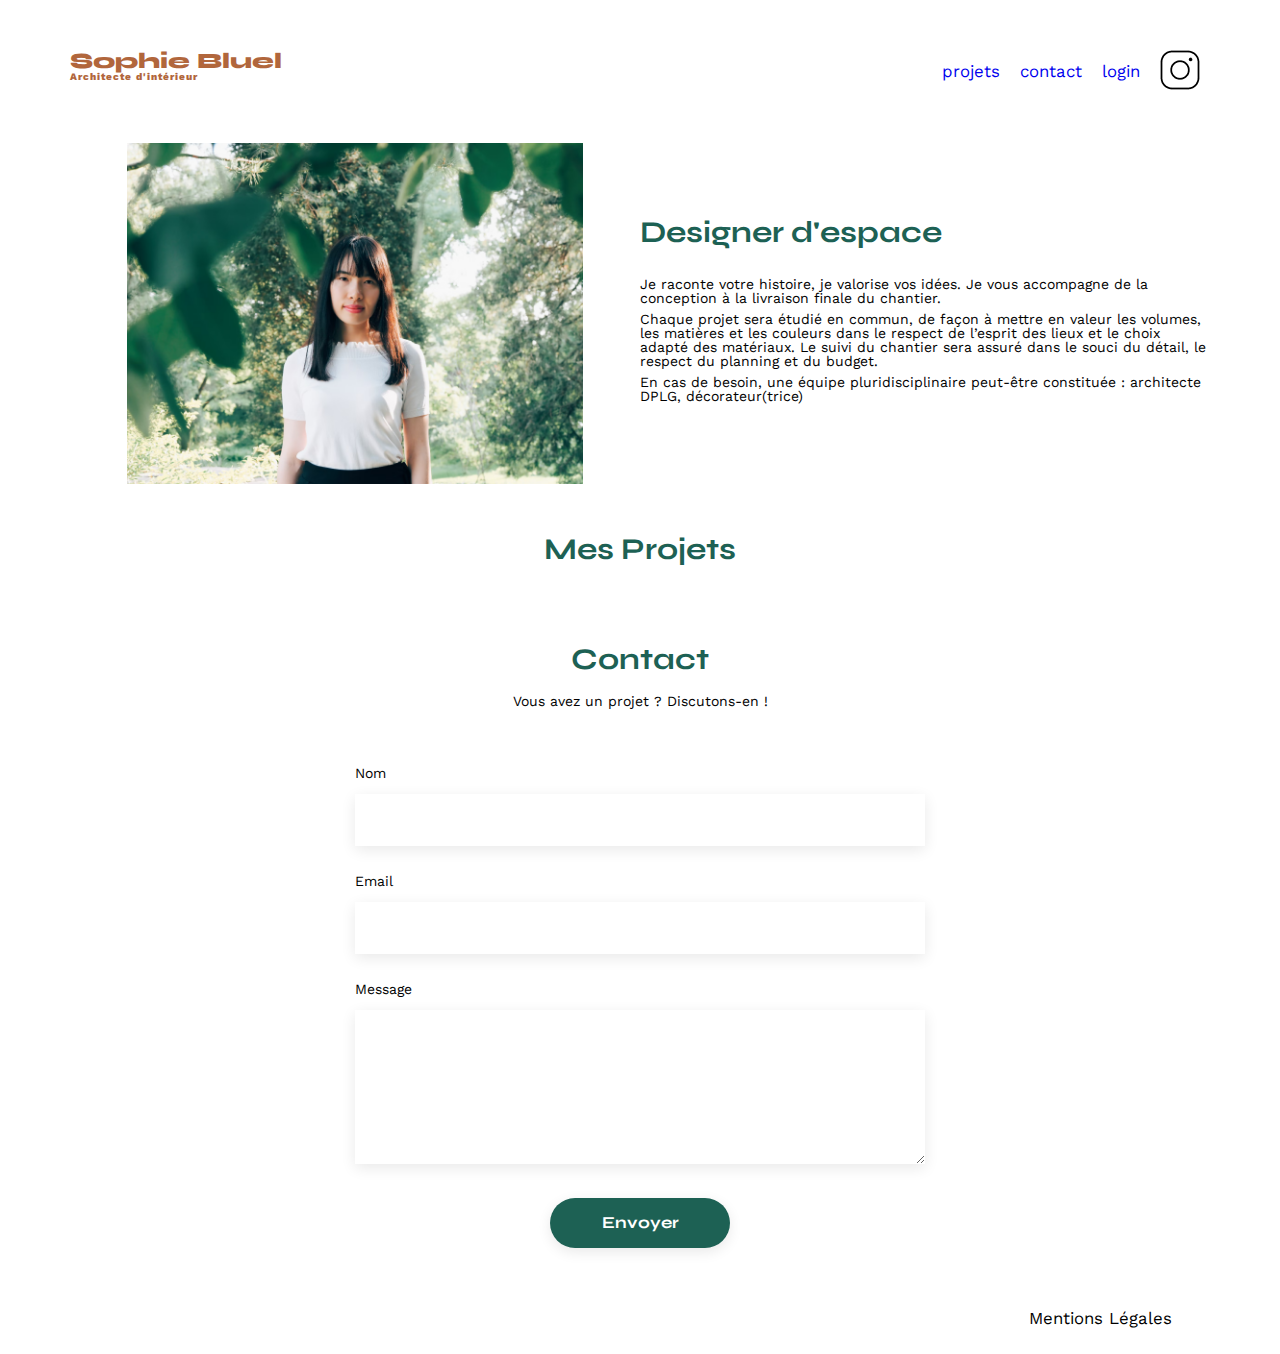
==== FrontEnd/index.html @ 4d779289 "installation des dépendances du dossier Backend Lancement du back- Swagger API. test de la route de " ====
<!DOCTYPE html>
<html lang="fr">
  <head>
    <meta charset="UTF-8" />
    <title>Sophie Bluel - Architecte d'intérieur</title>
    <meta name="viewport" content="width=device-width, initial-scale=1.0" />
    <link rel="preconnect" href="https://fonts.googleapis.com" />
    <link rel="preconnect" href="https://fonts.gstatic.com" crossorigin />
    <link
      href="https://fonts.googleapis.com/css2?family=Syne:wght@700;800&family=Work+Sans&display=swap"
      rel="stylesheet"
    />
    <meta name="description" content="" />
    <link rel="stylesheet" href="./assets/style.css" />
  </head>
  <body>
    <header>
      <h1>Sophie Bluel <span>Architecte d'intérieur</span></h1>
      <nav>
        <ul>
          <li><a href="#portfolio">projets</a></li>
          <li><a href="#contact">contact</a></li>
          <li><a href="#">login</a></li>
          <li><img src="./assets/icons/instagram.png" alt="Instagram" /></li>
        </ul>
      </nav>
    </header>
    <main>
      <section id="introduction">
        <figure>
          <img src="./assets/images/sophie-bluel.png" alt="" />
        </figure>
        <article>
          <h2>Designer d'espace</h2>
          <p>
            Je raconte votre histoire, je valorise vos idées. Je vous accompagne
            de la conception à la livraison finale du chantier.
          </p>
          <p>
            Chaque projet sera étudié en commun, de façon à mettre en valeur les
            volumes, les matières et les couleurs dans le respect de l’esprit
            des lieux et le choix adapté des matériaux. Le suivi du chantier
            sera assuré dans le souci du détail, le respect du planning et du
            budget.
          </p>
          <p>
            En cas de besoin, une équipe pluridisciplinaire peut-être constituée
            : architecte DPLG, décorateur(trice)
          </p>
        </article>
      </section>
      <section id="portfolio">
        <h2>Mes Projets</h2>
        <div id="categories">
          <!-- Les catégories seront ajoutées dynamiquement ici -->
        </div>
        <div class="gallery">
          <!-- Les projets seront ajoutés dynamiquement ici -->
        </div>
      </section>
      <section id="contact">
        <h2>Contact</h2>
        <p>Vous avez un projet ? Discutons-en !</p>
        <form action="#" method="post">
          <label for="name">Nom</label>
          <input type="text" name="name" id="name" />
          <label for="email">Email</label>
          <input type="email" name="email" id="email" />
          <label for="message">Message</label>
          <textarea name="message" id="message" cols="30" rows="10"></textarea>
          <input type="submit" value="Envoyer" />
        </form>
      </section>
    </main>
    <footer>
      <nav>
        <ul>
          <li>Mentions Légales</li>
        </ul>
      </nav>
    </footer>
    <script src="./assets/js/main.js"></script>
  </body>
</html>
---- FrontEnd/assets/style.css ----
/* http://meyerweb.com/eric/tools/css/reset/
   v2.0 | 20110126
   License: none (public domain)
*/

html,
body,
div,
span,
applet,
object,
iframe,
h1,
h2,
h3,
h4,
h5,
h6,
p,
blockquote,
pre,
a,
abbr,
acronym,
address,
big,
cite,
code,
del,
dfn,
em,
img,
ins,
kbd,
q,
s,
samp,
small,
strike,
strong,
sub,
sup,
tt,
var,
b,
u,
i,
center,
dl,
dt,
dd,
ol,
ul,
li,
fieldset,
form,
label,
legend,
table,
caption,
tbody,
tfoot,
thead,
tr,
th,
td,
article,
aside,
canvas,
details,
embed,
figure,
figcaption,
footer,
header,
hgroup,
menu,
nav,
output,
ruby,
section,
summary,
time,
mark,
audio,
video {
  margin: 0;
  padding: 0;
  border: 0;
  font-size: 100%;
  font: inherit;
  vertical-align: baseline;
  text-decoration: none;
}
/* HTML5 display-role reset for older browsers */
article,
aside,
details,
figcaption,
figure,
footer,
header,
hgroup,
menu,
nav,
section {
  display: block;
}
body {
  line-height: 1;
}
ol,
ul {
  list-style: none;
}
blockquote,
q {
  quotes: none;
}
blockquote:before,
blockquote:after,
q:before,
q:after {
  content: "";
  content: none;
}
table {
  border-collapse: collapse;
  border-spacing: 0;
}
/** end reset css **/
body {
  max-width: 1140px;
  margin: auto;
  font-family: "Work Sans";
  font-size: 14px;
}
header {
  display: flex;
  justify-content: space-between;
  margin: 50px 0;
}
section {
  margin: 50px 0;
}
h1 {
  display: flex;
  flex-direction: column;
  font-family: "Syne";
  font-size: 22px;
  font-weight: 800;
  color: #b1663c;
}
h1 > span {
  font-family: "Work Sans";
  font-size: 10px;
  letter-spacing: 0.1em;
}
h2 {
  font-family: "Syne";
  font-weight: 700;
  font-size: 30px;
  color: #1d6154;
}
nav ul {
  display: flex;
  align-items: center;
  list-style-type: none;
}
nav li {
  padding: 0 10px;
  font-size: 1.2em;
}
li a:hover {
  color: #b1663c;
}
#introduction {
  display: flex;
  align-items: center;
}
#introduction figure {
  flex: 1;
}
#introduction img {
  display: block;
  margin: auto;
  width: 80%;
}
#introduction article {
  flex: 1;
}
#introduction h2 {
  margin-bottom: 1em;
}
#introduction p {
  margin-bottom: 0.5em;
}
#portfolio h2 {
  text-align: center;
  margin-bottom: 1em;
}
#categories {
  text-align: center;
  margin-bottom: 20px;
}
#categories button {
  margin: 0 10px;
  padding: 10px 20px;
  font-family: "Work Sans";
  font-size: 16px;
  cursor: pointer;
  border: 2px solid #1d6154;
  background-color: #f0f0f0;
  border-radius: 20px;
  transition: background-color 0.3s;
  color: #1d6154;
}

#categories button:hover {
  background-color: #1d6154;
  color: #f0f0f0;
}
#categories button:active {
  background-color: #1d6154;
  color: #f0f0f0;
}
.gallery {
  width: 100%;
  display: grid;
  grid-template-columns: repeat(auto-fit, minmax(300px, 1fr));
  gap: 20px;
}
.gallery img {
  width: 100%;
  height: auto;
}

#contact {
  width: 50%;
  margin: auto;
}
#contact > * {
  text-align: center;
}
#contact h2 {
  margin-bottom: 20px;
}
#contact form {
  text-align: left;
  margin-top: 30px;
  display: flex;
  flex-direction: column;
}
#contact input {
  height: 50px;
  font-size: 1.2em;
  border: none;
  box-shadow: 0px 4px 14px rgba(0, 0, 0, 0.09);
}
#contact label {
  margin: 2em 0 1em 0;
}
#contact textarea {
  border: none;
  box-shadow: 0px 4px 14px rgba(0, 0, 0, 0.09);
}
input[type="submit"] {
  font-family: "Syne";
  font-weight: 700;
  color: white;
  background-color: #1d6154;
  margin: 2em auto;
  width: 180px;
  text-align: center;
  border-radius: 60px;
}
footer nav ul {
  display: flex;
  justify-content: flex-end;
  margin: 2em;
}
/****mise en forme du formulaire de connexion***/
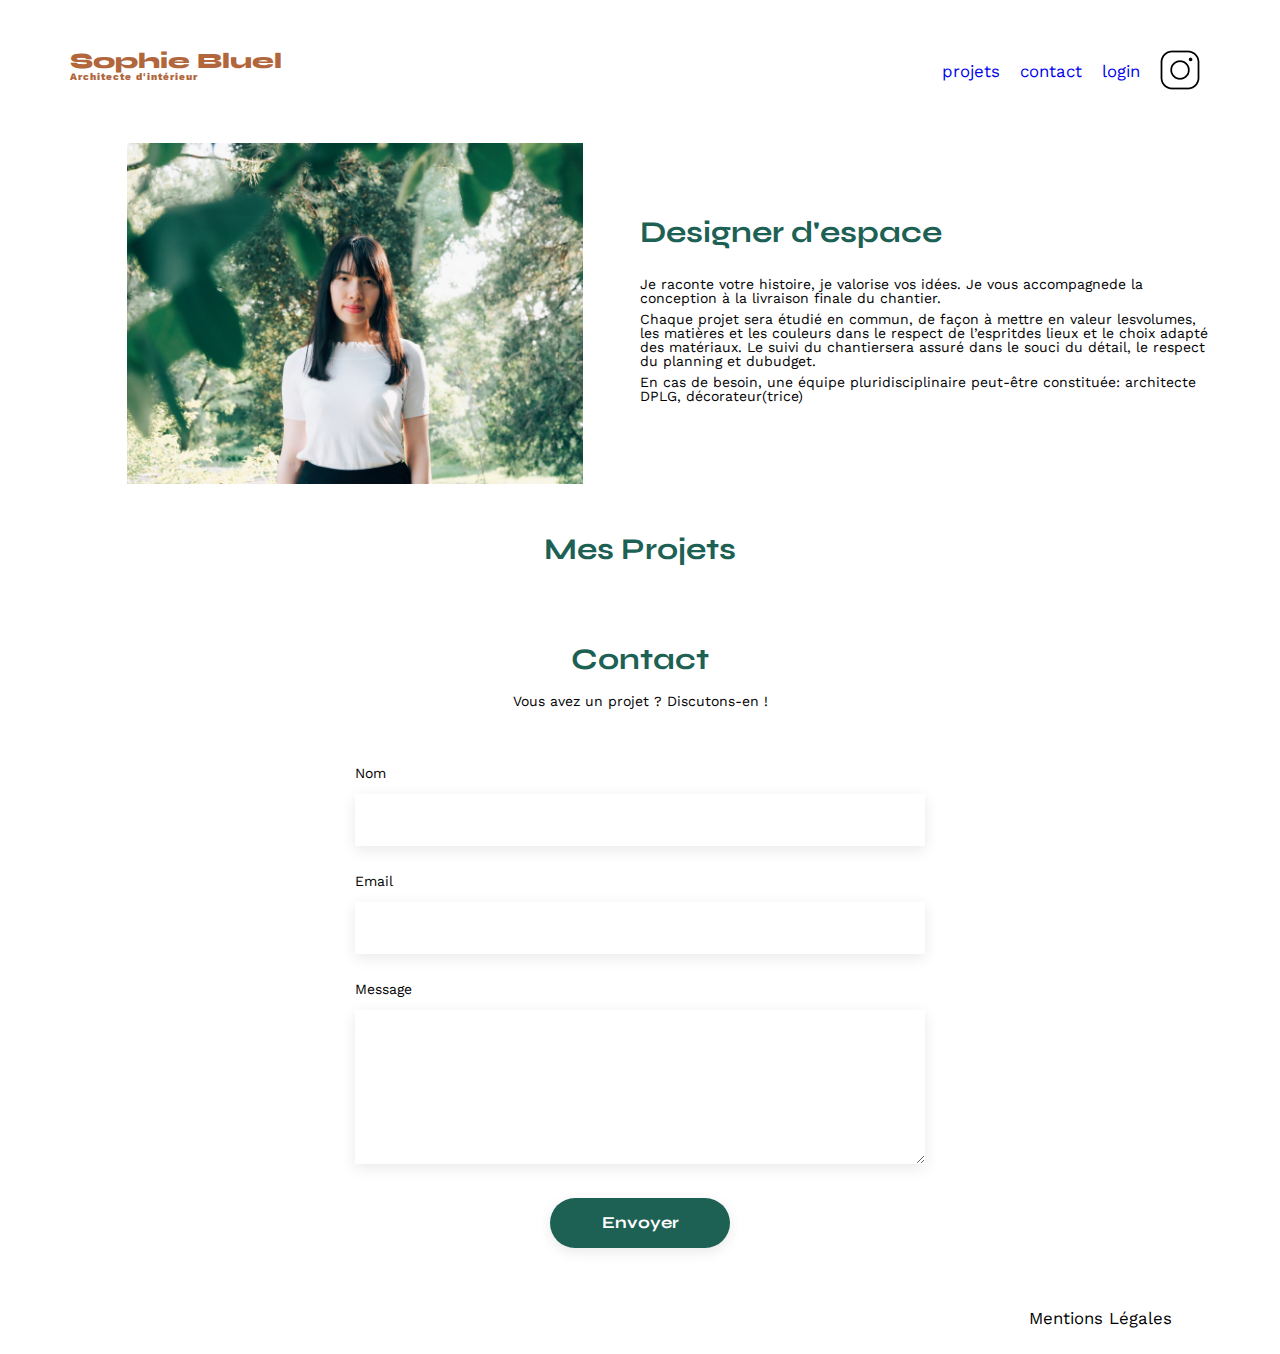
==== commit 77f7ff9c: "intégration de la page login.html, mise en forme du formulaire de connexion" ====
--- a/FrontEnd/index.html
+++ b/FrontEnd/index.html
@@ -14,71 +14,68 @@
     <link rel="stylesheet" href="./assets/style.css" />
   </head>
   <body>
-    <header>
-      <h1>Sophie Bluel <span>Architecte d'intérieur</span></h1>
-      <nav>
-        <ul>
-          <li><a href="#portfolio">projets</a></li>
-          <li><a href="#contact">contact</a></li>
-          <li><a href="#">login</a></li>
-          <li><img src="./assets/icons/instagram.png" alt="Instagram" /></li>
-        </ul>
-      </nav>
-    </header>
-    <main>
-      <section id="introduction">
-        <figure>
-          <img src="./assets/images/sophie-bluel.png" alt="" />
-        </figure>
-        <article>
-          <h2>Designer d'espace</h2>
-          <p>
-            Je raconte votre histoire, je valorise vos idées. Je vous accompagne
-            de la conception à la livraison finale du chantier.
-          </p>
-          <p>
-            Chaque projet sera étudié en commun, de façon à mettre en valeur les
-            volumes, les matières et les couleurs dans le respect de l’esprit
-            des lieux et le choix adapté des matériaux. Le suivi du chantier
-            sera assuré dans le souci du détail, le respect du planning et du
-            budget.
-          </p>
-          <p>
-            En cas de besoin, une équipe pluridisciplinaire peut-être constituée
-            : architecte DPLG, décorateur(trice)
-          </p>
-        </article>
-      </section>
-      <section id="portfolio">
-        <h2>Mes Projets</h2>
-        <div id="categories">
-          <!-- Les catégories seront ajoutées dynamiquement ici -->
-        </div>
-        <div class="gallery">
-          <!-- Les projets seront ajoutés dynamiquement ici -->
-        </div>
-      </section>
-      <section id="contact">
-        <h2>Contact</h2>
-        <p>Vous avez un projet ? Discutons-en !</p>
-        <form action="#" method="post">
-          <label for="name">Nom</label>
-          <input type="text" name="name" id="name" />
-          <label for="email">Email</label>
-          <input type="email" name="email" id="email" />
-          <label for="message">Message</label>
-          <textarea name="message" id="message" cols="30" rows="10"></textarea>
-          <input type="submit" value="Envoyer" />
-        </form>
-      </section>
-    </main>
-    <footer>
-      <nav>
-        <ul>
-          <li>Mentions Légales</li>
-        </ul>
-      </nav>
-    </footer>
-    <script src="./assets/js/main.js"></script>
-  </body>
-</html>
+		<header>
+			<h1>Sophie Bluel <span>Architecte d'intérieur</span></h1>
+			<nav>
+				<ul>
+					<a href="#portfolio"><li>projets</li></a>
+					<a href="#contact"><li>contact</li></a>
+					<a href="login.html"><li class="">login</li></a>
+					<li><img src="./assets/icons/instagram.png" alt="Instagram" /></li>
+				</a>
+			</ul>
+		</nav>
+	</header>
+	<main>
+		<section id="introduction">
+			<figure>
+				<img src="./assets/images/sophie-bluel.png" alt="" />
+			</figure>
+			<article>
+				<h2>Designer d'espace</h2>
+				<p>
+					Je raconte votre histoire, je valorise vos idées. Je vous accompagnede la conception à la livraison finale du chantier.
+				</p>
+				<p>
+					Chaque projet sera étudié en commun, de façon à mettre en valeur lesvolumes, les matières et les couleurs dans le respect de l’espritdes lieux et le choix adapté des matériaux. Le suivi du chantiersera assuré dans le souci du détail, le respect du planning et dubudget.
+				</p>
+				<p>
+					En cas de besoin, une équipe pluridisciplinaire peut-être constituée: architecte DPLG, décorateur(trice)
+				</p>
+			</article>
+		</section>
+		<section id="portfolio">
+			<h2>Mes Projets</h2>
+			<div id="categories">
+				<!-- Les catégories seront ajoutées dynamiquement ici -->
+			</div>
+			<div class="gallery">
+				<!-- Les projets seront ajoutés dynamiquement ici -->
+			</div>
+		</section>
+		<section id="contact">
+			<h2>Contact</h2>
+			<p>
+				Vous avez un projet ? Discutons-en !
+			</p>
+			<form action="#" method="post">
+				<label for="name">Nom</label>
+				<input type="text" name="name" id="name" />
+				<label for="email">Email</label>
+				<input type="email" name="email" id="email" />
+				<label for="message">Message</label>
+				<textarea name="message" id="message" cols="30" rows="10"></textarea>
+				<input type="submit" value="Envoyer" />
+			</form>
+		</section>
+	</main>
+	<footer>
+		<nav>
+			<ul>
+				<li>Mentions Légales</li>
+			</ul>
+		</nav>
+	</footer>
+	<script src="./assets/js/main.js"></script>
+</body>
+</html>--- a/FrontEnd/assets/style.css
+++ b/FrontEnd/assets/style.css
@@ -280,3 +280,65 @@
   margin: 2em;
 }
 /****mise en forme du formulaire de connexion***/
+.login {
+  display: flex;
+  flex-direction: column;
+  justify-content: center;
+  align-items: center;
+  height: 80vh;
+}
+
+.login a {
+  text-decoration: underline;
+  margin-bottom: 100px;
+}
+
+h1 {
+  display: flex;
+  flex-direction: column;
+  font-family: "Syne";
+  font-size: 22px;
+  font-weight: 800;
+  color: #b1663c;
+}
+
+h2 {
+  font-family: "Syne";
+  font-weight: 700;
+  font-size: 30px;
+  color: #1d6154;
+}
+.login__form {
+  display: flex;
+  flex-direction: column;
+  margin-top: 20px;
+  width: 35%;
+}
+
+.login__form input {
+  height: 50px;
+  font-size: 1.2em;
+  border: none;
+  box-shadow: 0px 4px 14px rgba(0, 0, 0, 0.09);
+}
+
+.login__form label {
+  margin: 3em 0 1em 0;
+}
+
+.login__form textarea {
+  box-shadow: 0px 4px 14px rgba(0, 0, 0, 0.09);
+}
+
+.login__form input[type="submit"] {
+  font-family: "Syne";
+  font-weight: 700;
+  color: white;
+  background-color: #1d6154;
+  border: 2px solid #1d6154;
+  margin: 3em auto;
+  width: 180px;
+  text-align: center;
+  border-radius: 60px;
+  transition: all 0.5s ease;
+}
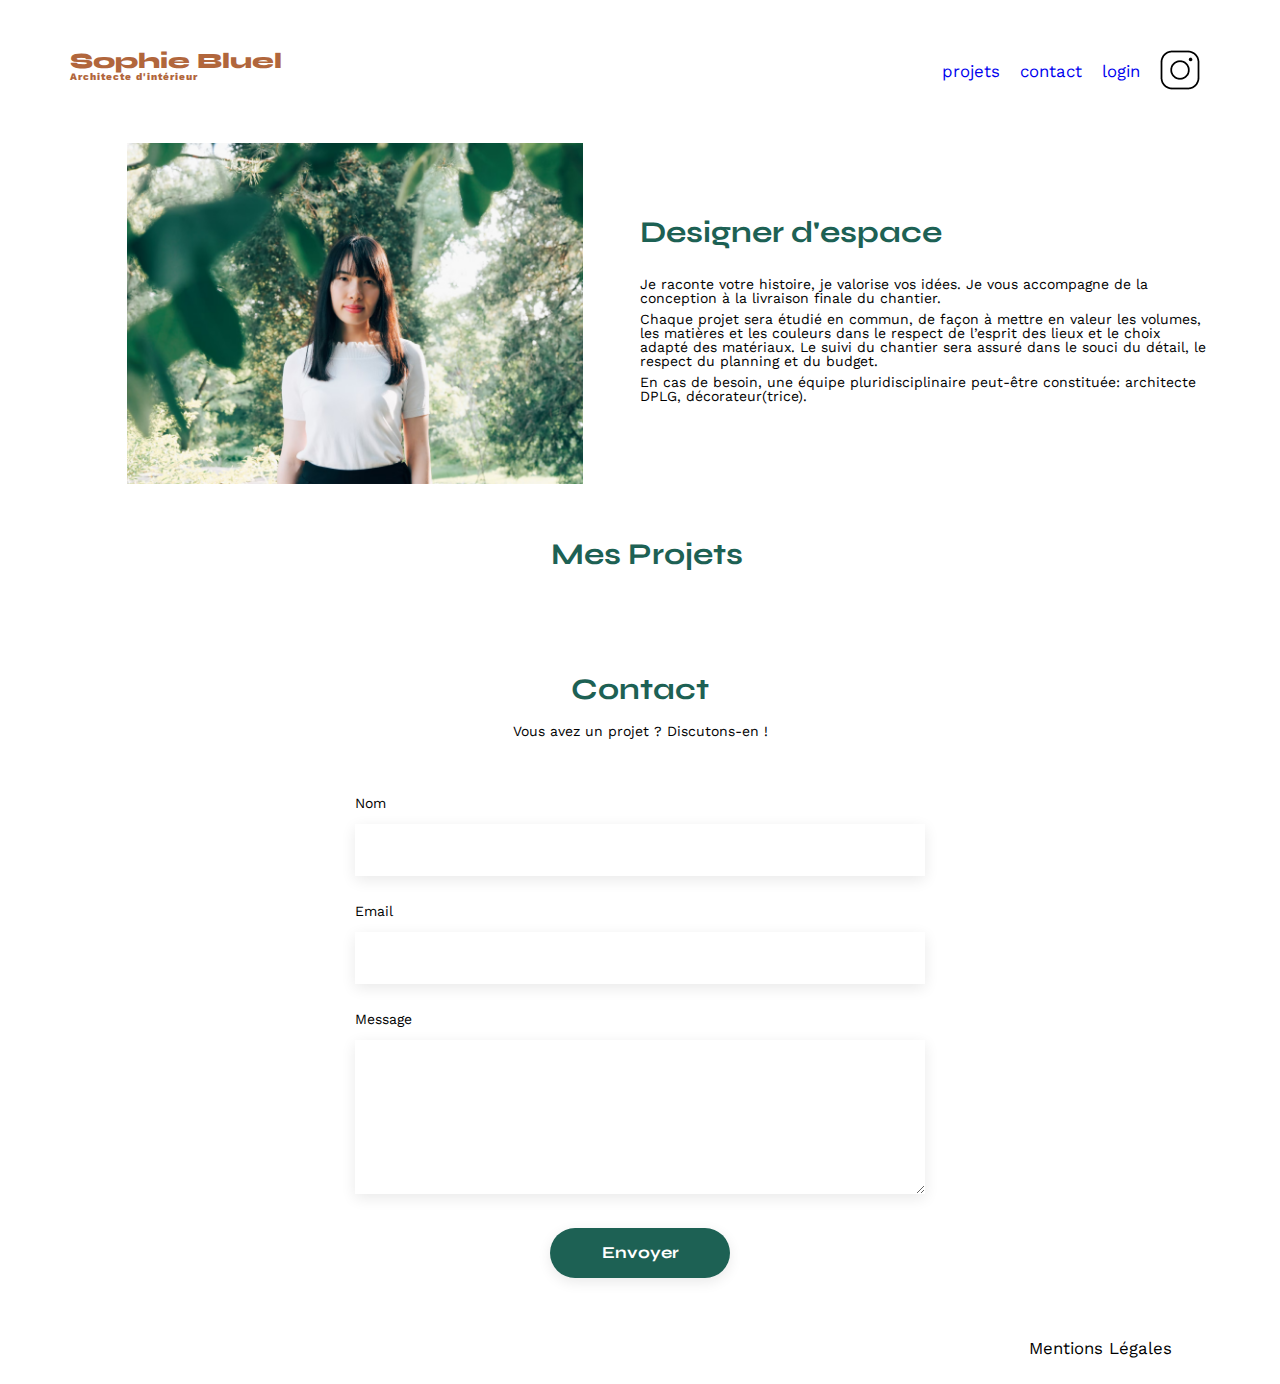
==== commit 71f41819: "mise en place de la function Editmode permettant l'ffichage de certains élements lorsque l'utilisate" ====
--- a/FrontEnd/index.html
+++ b/FrontEnd/index.html
@@ -10,72 +10,91 @@
       href="https://fonts.googleapis.com/css2?family=Syne:wght@700;800&family=Work+Sans&display=swap"
       rel="stylesheet"
     />
+    <link
+      rel="stylesheet"
+      href="https://cdnjs.cloudflare.com/ajax/libs/font-awesome/6.6.0/css/all.min.css"
+      integrity="sha512-Kc323vGBEqzTmouAECnVceyQqyqdsSiqLQISBL29aUW4U/M7pSPA/gEUZQqv1cwx4OnYxTxve5UMg5GT6L4JJg=="
+      crossorigin="anonymous"
+      referrerpolicy="no-referrer"
+    />
     <meta name="description" content="" />
     <link rel="stylesheet" href="./assets/style.css" />
   </head>
   <body>
-		<header>
-			<h1>Sophie Bluel <span>Architecte d'intérieur</span></h1>
-			<nav>
-				<ul>
-					<a href="#portfolio"><li>projets</li></a>
-					<a href="#contact"><li>contact</li></a>
-					<a href="login.html"><li class="">login</li></a>
-					<li><img src="./assets/icons/instagram.png" alt="Instagram" /></li>
-				</a>
-			</ul>
-		</nav>
-	</header>
-	<main>
-		<section id="introduction">
-			<figure>
-				<img src="./assets/images/sophie-bluel.png" alt="" />
-			</figure>
-			<article>
-				<h2>Designer d'espace</h2>
-				<p>
-					Je raconte votre histoire, je valorise vos idées. Je vous accompagnede la conception à la livraison finale du chantier.
-				</p>
-				<p>
-					Chaque projet sera étudié en commun, de façon à mettre en valeur lesvolumes, les matières et les couleurs dans le respect de l’espritdes lieux et le choix adapté des matériaux. Le suivi du chantiersera assuré dans le souci du détail, le respect du planning et dubudget.
-				</p>
-				<p>
-					En cas de besoin, une équipe pluridisciplinaire peut-être constituée: architecte DPLG, décorateur(trice)
-				</p>
-			</article>
-		</section>
-		<section id="portfolio">
-			<h2>Mes Projets</h2>
-			<div id="categories">
-				<!-- Les catégories seront ajoutées dynamiquement ici -->
-			</div>
-			<div class="gallery">
-				<!-- Les projets seront ajoutés dynamiquement ici -->
-			</div>
-		</section>
-		<section id="contact">
-			<h2>Contact</h2>
-			<p>
-				Vous avez un projet ? Discutons-en !
-			</p>
-			<form action="#" method="post">
-				<label for="name">Nom</label>
-				<input type="text" name="name" id="name" />
-				<label for="email">Email</label>
-				<input type="email" name="email" id="email" />
-				<label for="message">Message</label>
-				<textarea name="message" id="message" cols="30" rows="10"></textarea>
-				<input type="submit" value="Envoyer" />
-			</form>
-		</section>
-	</main>
-	<footer>
-		<nav>
-			<ul>
-				<li>Mentions Légales</li>
-			</ul>
-		</nav>
-	</footer>
-	<script src="./assets/js/main.js"></script>
-</body>
-</html>+    <div class="topbar">
+      <i class="fa-regular fa-pen-to-square"></i>
+      <span class="topbar_edit">Mode édition</span>
+    </div>
+    <header>
+      <h1>Sophie Bluel <span>Architecte d'intérieur</span></h1>
+      <nav>
+        <ul>
+          <li><a href="#portfolio">projets</a></li>
+          <li><a href="#contact">contact</a></li>
+          <li><a href="login.html" id="nav-login">login</a></li>
+          <li><img src="./assets/icons/instagram.png" alt="Instagram" /></li>
+        </ul>
+      </nav>
+    </header>
+    <main>
+      <section id="introduction">
+        <figure>
+          <img src="./assets/images/sophie-bluel.png" alt="" />
+        </figure>
+        <article>
+          <h2>Designer d'espace</h2>
+          <p>
+            Je raconte votre histoire, je valorise vos idées. Je vous accompagne
+            de la conception à la livraison finale du chantier.
+          </p>
+          <p>
+            Chaque projet sera étudié en commun, de façon à mettre en valeur les
+            volumes, les matières et les couleurs dans le respect de l’esprit
+            des lieux et le choix adapté des matériaux. Le suivi du chantier
+            sera assuré dans le souci du détail, le respect du planning et du
+            budget.
+          </p>
+          <p>
+            En cas de besoin, une équipe pluridisciplinaire peut-être
+            constituée: architecte DPLG, décorateur(trice).
+          </p>
+        </article>
+      </section>
+      <section id="portfolio">
+        <div class="modifier">
+          <h2>Mes Projets</h2>
+          <a href="#" class="btnmodal"
+            ><i class="fa-regular fa-pen-to-square"></i>modifier
+          </a>
+        </div>
+        <div id="categories">
+          <!-- Les catégories seront ajoutées dynamiquement ici -->
+        </div>
+        <div class="gallery">
+          <!-- Les projets seront ajoutés dynamiquement ici -->
+        </div>
+      </section>
+      <section id="contact">
+        <h2>Contact</h2>
+        <p>Vous avez un projet ? Discutons-en !</p>
+        <form action="#" method="post">
+          <label for="name">Nom</label>
+          <input type="text" name="name" id="name" />
+          <label for="email">Email</label>
+          <input type="email" name="email" id="email" />
+          <label for="message">Message</label>
+          <textarea name="message" id="message" cols="30" rows="10"></textarea>
+          <input type="submit" value="Envoyer" />
+        </form>
+      </section>
+    </main>
+    <footer>
+      <nav>
+        <ul>
+          <li>Mentions Légales</li>
+        </ul>
+      </nav>
+    </footer>
+    <script src="./assets/js/main.js" defer></script>
+  </body>
+</html>
--- a/FrontEnd/assets/style.css
+++ b/FrontEnd/assets/style.css
@@ -288,57 +288,72 @@
   height: 80vh;
 }
 
+.login__form {
+  display: flex;
+  flex-direction: column;
+  margin-top: 20px;
+  width: 35%;
+}
+
+.login__form input {
+  height: 50px;
+  font-size: 1.2em;
+  border: none;
+  box-shadow: 0px 4px 14px rgba(0, 0, 0, 0.09);
+}
+
 .login a {
   text-decoration: underline;
   margin-bottom: 100px;
 }
 
-h1 {
-  display: flex;
-  flex-direction: column;
-  font-family: "Syne";
-  font-size: 22px;
-  font-weight: 800;
-  color: #b1663c;
-}
-
-h2 {
-  font-family: "Syne";
-  font-weight: 700;
-  font-size: 30px;
-  color: #1d6154;
-}
-.login__form {
-  display: flex;
-  flex-direction: column;
-  margin-top: 20px;
-  width: 35%;
-}
-
-.login__form input {
-  height: 50px;
-  font-size: 1.2em;
-  border: none;
-  box-shadow: 0px 4px 14px rgba(0, 0, 0, 0.09);
-}
-
 .login__form label {
   margin: 3em 0 1em 0;
 }
-
-.login__form textarea {
-  box-shadow: 0px 4px 14px rgba(0, 0, 0, 0.09);
-}
-
-.login__form input[type="submit"] {
-  font-family: "Syne";
-  font-weight: 700;
-  color: white;
-  background-color: #1d6154;
-  border: 2px solid #1d6154;
-  margin: 3em auto;
-  width: 180px;
-  text-align: center;
-  border-radius: 60px;
-  transition: all 0.5s ease;
-}
+/******Style mode edition******/
+.topbar {
+  width: 100%;
+  height: 59px;
+  background-color: #000;
+  display: flex;
+  justify-content: center;
+  align-items: center;
+}
+.topbar_edit {
+  font-family: "work Sans";
+  font-size: 1.5em;
+  font-weight: 400;
+  color: #fff;
+}
+.topbar .fa-pen-to-square {
+  color: #fff;
+  font-size: 1.5em;
+  margin-right: 1em;
+}
+
+/*******mise en place du lien d'acces a la modal*****/
+.modifier {
+  display: flex;
+  justify-content: center;
+  align-items: center;
+  margin-left: 1em;
+  padding: 5px 10px;
+  position: relative;
+}
+.modifier .fa-pen-to-square {
+  color: #000;
+  font-size: 1.2em;
+  padding-right: 0.5em;
+}
+.btnmodal {
+  width: 84px;
+  height: 16px;
+  font-family: "work Sans";
+  font-size: 1.2em;
+  font-weight: 400;
+  color: #000;
+  display: flex;
+  position: absolute;
+  top: 10px;
+  left: 675px;
+}
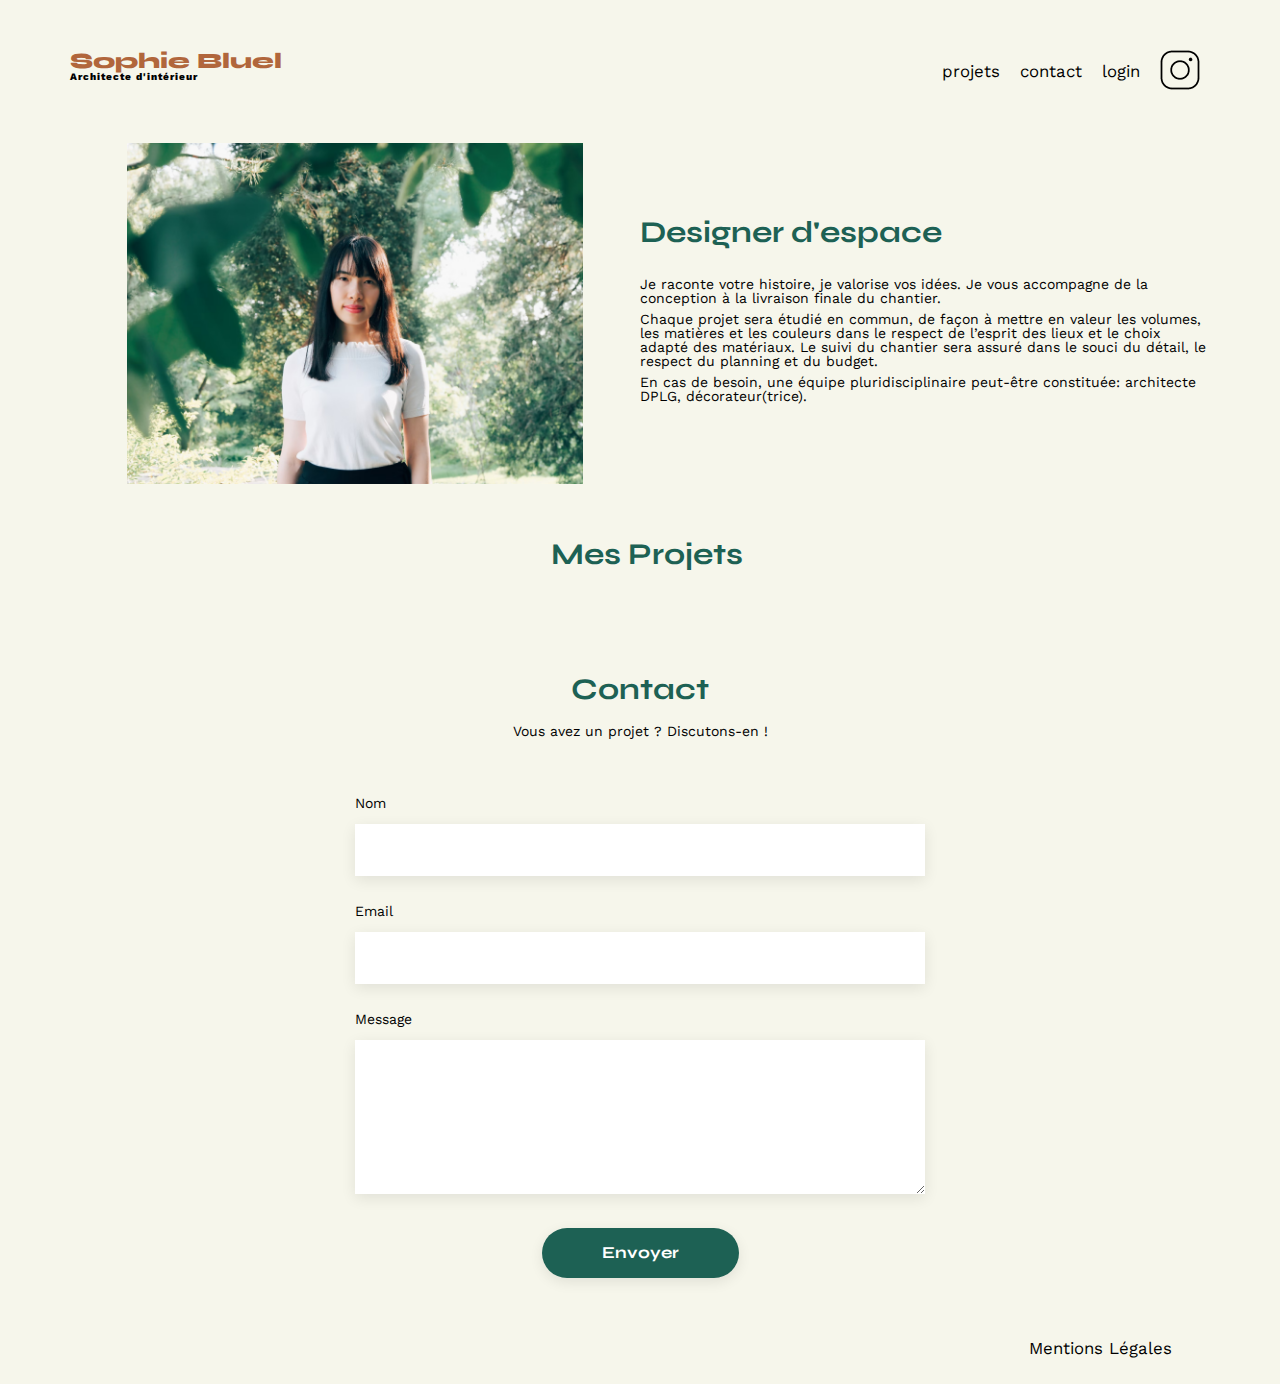
==== commit 68043e06: "Ajout de la Modale et mise en forme css , Ajout de la fenêtre modale - Création de la fenêtre et ges" ====
--- a/FrontEnd/index.html
+++ b/FrontEnd/index.html
@@ -87,6 +87,70 @@
           <input type="submit" value="Envoyer" />
         </form>
       </section>
+      <!-- Creation modal -->
+      <div
+        id="modal"
+        class="modal-overlay"
+        aria-hidden="true"
+        role="dialog"
+        aria-labelledby="title-modal-overlay"
+      >
+        <div id="modal-works" class="modal-gallery">
+          <a id="button-to-close-first-window" href="#" class="modal-close"
+            ><i class="fa-solid fa-xmark"></i
+          ></a>
+          <h3 id="title-modal-overlay" class="modal-title">Galerie photo</h3>
+          <div class="modal-content"></div>
+          <hr />
+          <div class="container-modal-add-and-modal-delete">
+            <button id="modal-edit-add" class="modal-add">
+              Ajouter une photo
+            </button>
+            <a href="#" class="modal-delete-all">Supprimer la galerie</a>
+          </div>
+        </div>
+        <div id="modal-edit" class="modal-edit-work">
+          <div class="container-for-icon-in-second-window-of-modal">
+            <a id="arrow-return" href="#"
+              ><i class="fa-solid fa-arrow-left"></i
+            ></a>
+            <a id="button-to-close-second-window" href="#"
+              ><i class="fa-solid fa-xmark"></i
+            ></a>
+          </div>
+          <h3 class="modal-title">Ajout photo</h3>
+          <form id="modal-edit-work-form" method="post" action="#">
+            <div id="modal-edit-new-photo" class="modal-content-new-photo">
+              <i id="photo-add-icon" class="fa-regular fa-image"></i>
+              <label id="new-image">+ Ajouter photo</label>
+              <input
+                id="form-image"
+                type="file"
+                name="image"
+                accept="image/*, .jpg, .jpeg, .png"
+                required
+              />
+              <p id="photo-size">jpg, png : 4mo max</p>
+            </div>
+            <div class="modal-content-new-category-title">
+              <label for="form-title">Titre</label>
+              <input
+                type="text"
+                name="title"
+                id="form-title"
+                value=""
+                required
+              />
+              <label for="form-category">Catégorie</label>
+              <select class="choice-category" id="form-category" required>
+                <option value=""></option>
+              </select>
+              <hr class="border-in-second-window-of-modal" />
+              <input type="submit" id="submit-new-work" value="Valider" />
+            </div>
+          </form>
+        </div>
+      </div>
     </main>
     <footer>
       <nav>
@@ -96,5 +160,6 @@
       </nav>
     </footer>
     <script src="./assets/js/main.js" defer></script>
+    <script src="./assets/js/modale.js" defer></script>
   </body>
 </html>
--- a/FrontEnd/assets/style.css
+++ b/FrontEnd/assets/style.css
@@ -91,6 +91,7 @@
   font: inherit;
   vertical-align: baseline;
   text-decoration: none;
+  color: #000;
 }
 /* HTML5 display-role reset for older browsers */
 article,
@@ -108,6 +109,7 @@
 }
 body {
   line-height: 1;
+  background-color: rgb(246, 246, 235);
 }
 ol,
 ul {
@@ -270,9 +272,9 @@
   color: white;
   background-color: #1d6154;
   margin: 2em auto;
-  width: 180px;
   text-align: center;
   border-radius: 60px;
+  padding: 10px 60px;
 }
 footer nav ul {
   display: flex;
@@ -313,7 +315,7 @@
 /******Style mode edition******/
 .topbar {
   width: 100%;
-  height: 59px;
+  height: 50px;
   background-color: #000;
   display: flex;
   justify-content: center;
@@ -357,3 +359,261 @@
   top: 10px;
   left: 675px;
 }
+
+/*** Click "modifier" to open modal ***/
+
+.container-only-admin {
+  display: flex;
+  flex-direction: row;
+  justify-content: center;
+  align-items: center;
+  gap: 30px;
+}
+
+.update-btn i {
+  padding-right: 10px;
+  font-size: 20px;
+}
+
+/*** CSS Modal ***/
+
+.modal-overlay {
+  position: fixed;
+  display: none; /* Par défaut caché, sera géré via JavaScript */
+  flex-direction: row;
+  justify-content: center;
+  align-items: center;
+  top: 0;
+  left: 0;
+  width: 100%;
+  height: 100%;
+  background-color: rgba(0, 0, 0, 0.3);
+  z-index: 1000; /* Assure que le modal est au-dessus des autres éléments */
+}
+
+/* First window of modal, "modal-works" */
+
+.modal-gallery {
+  width: 44%;
+  height: 730px;
+  background-color: #ffffff;
+  border-radius: 10px;
+  display: none; /* Par défaut caché, sera géré via JavaScript */
+}
+
+.modal-content {
+  display: flex;
+  flex-direction: row;
+  flex-wrap: wrap;
+  padding: 45px 90px 45px 100px;
+  gap: 10px;
+}
+
+.modal-content figure {
+  display: flex;
+  flex-direction: column;
+}
+
+.modal-content img {
+  width: 80px;
+}
+
+.modal-content .work-item .trash,
+.modal-content .work-item .cross {
+  margin-top: 5px;
+  color: #ffffff;
+  background: #000000;
+  border-radius: 2px;
+  text-align: center;
+  position: absolute;
+}
+
+.modal-content .work-item .trash {
+  margin-left: 60px;
+  padding: 4px;
+  font-size: 9px;
+}
+
+.modal-content .work-item .cross {
+  margin-left: 40px;
+  padding: 3.5px;
+  font-size: 10px;
+}
+
+.modal-content .work-item .cross {
+  display: none;
+}
+
+.modal-content .work-item:hover .cross {
+  display: flex;
+}
+
+.modal-content .work-item:hover {
+  cursor: pointer;
+}
+
+.modal-content figcaption {
+  padding-top: 5px;
+}
+
+.modal-close {
+  display: flex;
+  flex-direction: row;
+  justify-content: flex-end;
+  padding-right: 30px;
+  padding-top: 30px;
+  font-size: 15px;
+  cursor: pointer;
+}
+
+.modal-title {
+  font-size: 1.86em;
+  line-height: 30px;
+  text-align: center;
+  padding-top: 15px;
+}
+
+hr {
+  margin: 0 105px;
+  border-top: 1px solid #b3b3b3;
+  border-bottom: 0;
+  border-left: 0;
+  border-right: 0;
+}
+
+.container-modal-add-and-modal-delete {
+  display: flex;
+  flex-direction: column;
+  align-items: center;
+  padding-top: 40px;
+}
+
+.modal-add {
+  border: none;
+  border-radius: 60px;
+  color: #ffffff;
+  padding: 10px 49px;
+  font-family: "Syne";
+  font-size: 1em;
+  font-weight: 700;
+  background-color: #1d6154;
+  cursor: pointer;
+}
+
+.modal-delete-all {
+  font-size: 1em;
+  line-height: 17px;
+  color: #d65353;
+  padding-top: 20px;
+  cursor: pointer;
+}
+
+/* Second window of modal, "modal-edit" */
+
+.modal-edit-work {
+  width: 630px;
+  height: 670px;
+  background-color: #ffffff;
+  border-radius: 10px;
+  display: none; /* Par défaut caché, sera géré via JavaScript */
+}
+
+.modal-edit-work .container-for-icon-in-second-window-of-modal {
+  display: flex;
+  flex-direction: row;
+  justify-content: space-between;
+  padding: 30px 30px 0 30px;
+  font-size: 15px;
+}
+
+#modal-edit-work-form .modal-content-new-photo {
+  display: flex;
+  flex-direction: column;
+  align-items: center;
+  padding: 30px 0 19px 0;
+  background-color: #e8f1f7;
+  border-radius: 3px;
+  margin: 35px 105px 0 105px;
+}
+
+.modal-content-new-photo i {
+  font-size: 58px;
+  color: #b9c5cc;
+  padding-bottom: 20px;
+}
+
+.modal-content-new-photo #new-image {
+  background-color: #cbd6dc;
+  border: none;
+  border-radius: 50px;
+  font-family: "Work Sans";
+  font-size: 1em;
+  line-height: 16px;
+  color: #306685;
+  text-align: center;
+  padding: 10px 33px;
+  cursor: pointer;
+}
+
+.modal-content-new-photo #form-image {
+  margin-top: -36px;
+  width: 173px;
+  padding: 8px 0;
+  border: none;
+  border-radius: 50px;
+  opacity: 0;
+  cursor: pointer;
+}
+
+.modal-content-new-photo p {
+  font-size: 0.75em;
+  line-height: 12px;
+  color: #444444;
+  padding-top: 7px;
+}
+
+#modal-edit-work-form .modal-content-new-category-title {
+  display: flex;
+  flex-direction: column;
+  text-align: left;
+  padding: 10px 105px 0 105px;
+}
+
+.modal-content-new-category-title input[type="text"],
+select {
+  height: 51px;
+  box-shadow: 0px 4px 14px rgba(0, 0, 0, 0.09);
+  border: none;
+}
+
+.modal-content-new-category-title #form-title,
+#form-category {
+  color: #444444;
+  padding-left: 16px;
+  font-family: "Work Sans";
+  font-size: 1em;
+}
+
+.modal-content-new-category-title label {
+  padding-top: 20px;
+  padding-bottom: 10px;
+}
+
+.modal-content-new-category-title .border-in-second-window-of-modal {
+  margin-left: 0;
+  margin-right: 0;
+  margin-top: 45px;
+}
+
+#modal-edit-work-form input[type="submit"] {
+  border-radius: 60px;
+  margin: 30px auto 45px;
+  padding: 10px 90px;
+  border: none;
+  color: #ffffff;
+  font-style: normal;
+  font-weight: 700;
+  font-size: 1em;
+  background-color: #a7a7a7;
+  cursor: pointer;
+}
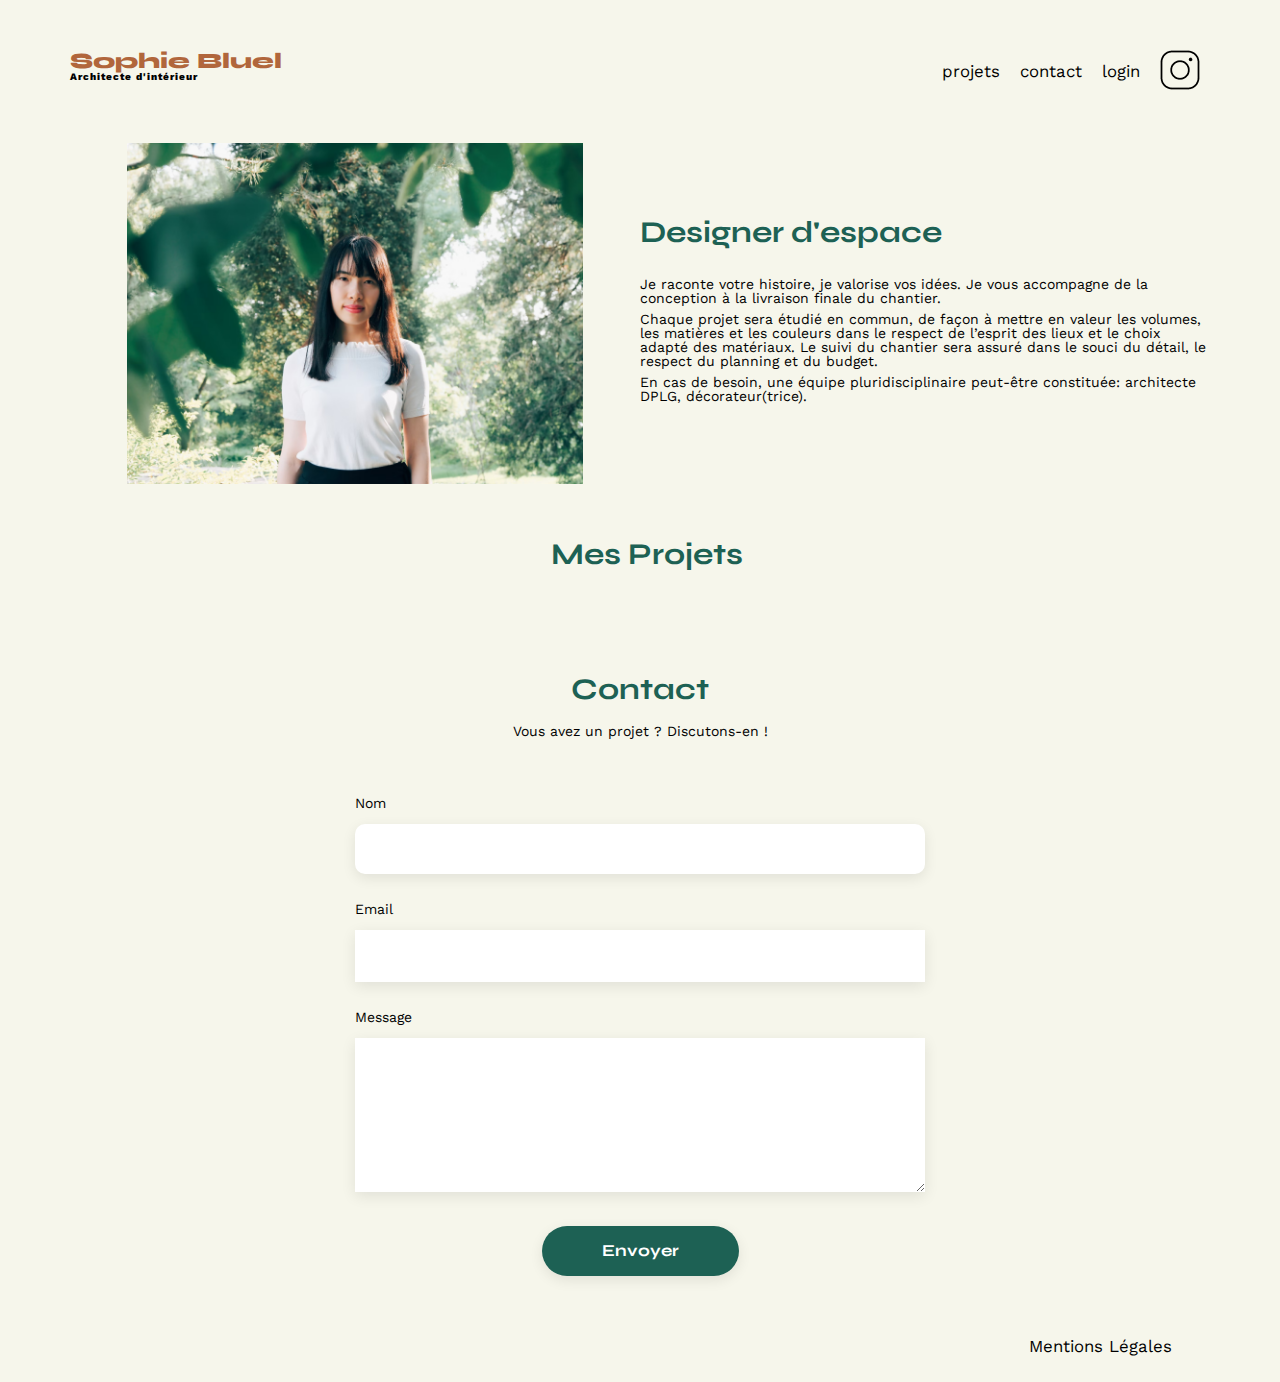
==== commit c032cda6: "finalisation de la modal2" ====
--- a/FrontEnd/index.html
+++ b/FrontEnd/index.html
@@ -63,8 +63,8 @@
       <section id="portfolio">
         <div class="modifier">
           <h2>Mes Projets</h2>
-          <a href="#" class="btnmodal"
-            ><i class="fa-regular fa-pen-to-square"></i>modifier
+          <a href="#" class="btnmodal">
+            <i class="fa-regular fa-pen-to-square"></i>modifier
           </a>
         </div>
         <div id="categories">
@@ -88,66 +88,44 @@
         </form>
       </section>
       <!-- Creation modal -->
-      <div
-        id="modal"
-        class="modal-overlay"
-        aria-hidden="true"
-        role="dialog"
-        aria-labelledby="title-modal-overlay"
-      >
-        <div id="modal-works" class="modal-gallery">
-          <a id="button-to-close-first-window" href="#" class="modal-close"
-            ><i class="fa-solid fa-xmark"></i
-          ></a>
-          <h3 id="title-modal-overlay" class="modal-title">Galerie photo</h3>
-          <div class="modal-content"></div>
-          <hr />
-          <div class="container-modal-add-and-modal-delete">
-            <button id="modal-edit-add" class="modal-add">
-              Ajouter une photo
-            </button>
-            <a href="#" class="modal-delete-all">Supprimer la galerie</a>
-          </div>
+      <div class="modal_container">
+        <div class="overlay"></div>
+        <div class="modal1">
+          <i class="fa-solid fa-xmark"></i>
+          <h2 class="modal1_title">Gallerie photos</h2>
+          <div class="modal1_photo"></div>
+          <div class="modal1_separation"></div>
+          <button class="modal1-btn">Ajouter une photos</button>
         </div>
-        <div id="modal-edit" class="modal-edit-work">
-          <div class="container-for-icon-in-second-window-of-modal">
-            <a id="arrow-return" href="#"
-              ><i class="fa-solid fa-arrow-left"></i
-            ></a>
-            <a id="button-to-close-second-window" href="#"
-              ><i class="fa-solid fa-xmark"></i
-            ></a>
-          </div>
-          <h3 class="modal-title">Ajout photo</h3>
-          <form id="modal-edit-work-form" method="post" action="#">
-            <div id="modal-edit-new-photo" class="modal-content-new-photo">
-              <i id="photo-add-icon" class="fa-regular fa-image"></i>
-              <label id="new-image">+ Ajouter photo</label>
+        <div class="modal2">
+          <i class="fa-solid fa-arrow-left"></i>
+          <i class="fa-solid fa-xmark"></i>
+          <h2>Ajout photos</h2>
+          <form>
+            <div class="modal2_setphoto">
+              <img src="#" alt="image prechargee" class="modal2img" />
+              <i class="fa-regular fa-image"></i>
+              <label for="uploadfile" class="modal2imagelabel"
+                >+ Ajouter photo</label
+              >
               <input
-                id="form-image"
                 type="file"
+                id="uploadfile"
+                class="uploadfile"
                 name="image"
-                accept="image/*, .jpg, .jpeg, .png"
+                accept=".jpg, .jpeg, .png"
                 required
               />
-              <p id="photo-size">jpg, png : 4mo max</p>
+              <span class="modal2_text">jpg, png: 4mo max</span>
             </div>
-            <div class="modal-content-new-category-title">
-              <label for="form-title">Titre</label>
-              <input
-                type="text"
-                name="title"
-                id="form-title"
-                value=""
-                required
-              />
-              <label for="form-category">Catégorie</label>
-              <select class="choice-category" id="form-category" required>
-                <option value=""></option>
-              </select>
-              <hr class="border-in-second-window-of-modal" />
-              <input type="submit" id="submit-new-work" value="Valider" />
-            </div>
+            <label for="title" class="title">titre</label>
+            <input type="text" id="title" name="title" required />
+            <label for="categories-select" class="categories-select"
+              >categories</label
+            >
+            <select name="categories" id="categories-select" required></select>
+            <div class="modal2_separation"></div>
+            <input type="submit" id="modal2_submit" value="valider" />
           </form>
         </div>
       </div>
--- a/FrontEnd/assets/style.css
+++ b/FrontEnd/assets/style.css
@@ -1,8 +1,4 @@
-/* http://meyerweb.com/eric/tools/css/reset/
-   v2.0 | 20110126
-   License: none (public domain)
-*/
-
+/* Reset CSS */
 html,
 body,
 div,
@@ -375,245 +371,362 @@
   font-size: 20px;
 }
 
-/*** CSS Modal ***/
-
-.modal-overlay {
+.gallery figcaption {
+  margin-top: 5px;
+  font-size: 16px;
+  color: #333;
+  display: block;
+}
+
+/********modal******/
+
+.modal_container {
+  width: 100%;
+  height: 100%;
   position: fixed;
-  display: none; /* Par défaut caché, sera géré via JavaScript */
-  flex-direction: row;
-  justify-content: center;
-  align-items: center;
   top: 0;
   left: 0;
+  display: flex;
+  justify-content: center;
+  align-items: center;
+}
+.overlay {
   width: 100%;
   height: 100%;
+  position: absolute;
   background-color: rgba(0, 0, 0, 0.3);
-  z-index: 1000; /* Assure que le modal est au-dessus des autres éléments */
-}
-
-/* First window of modal, "modal-works" */
-
-.modal-gallery {
-  width: 44%;
-  height: 730px;
-  background-color: #ffffff;
-  border-radius: 10px;
-  display: none; /* Par défaut caché, sera géré via JavaScript */
-}
-
-.modal-content {
-  display: flex;
-  flex-direction: row;
+  display: none;
+}
+.modal1 {
+  width: 600px;
+  height: 670px;
+  background-color: #fff;
+  border-radius: 15px;
+  position: relative;
+  top: 4%;
+  display: flex;
+  flex-direction: column;
+}
+.modal1 .fa-xmark {
+  font-size: 28px;
+  position: absolute;
+  top: 15px;
+  right: 15px;
+  cursor: pointer;
+}
+.modal1_title {
+  font-family: "Work sans";
+  font-size: 1.5em;
+  font-weight: 400;
+  text-align: center;
+  color: #000;
+  margin-top: 60px;
+}
+.modal1_photo {
+  width: 85%;
+  height: 60%;
+  margin: 45px auto 30px auto;
+  display: flex;
   flex-wrap: wrap;
-  padding: 45px 90px 45px 100px;
+  justify-content: center;
+  align-items: center;
   gap: 10px;
 }
-
-.modal-content figure {
-  display: flex;
-  flex-direction: column;
-}
-
-.modal-content img {
+.modal1-vignette {
   width: 80px;
-}
-
-.modal-content .work-item .trash,
-.modal-content .work-item .cross {
-  margin-top: 5px;
-  color: #ffffff;
-  background: #000000;
-  border-radius: 2px;
-  text-align: center;
-  position: absolute;
-}
-
-.modal-content .work-item .trash {
-  margin-left: 60px;
-  padding: 4px;
-  font-size: 9px;
-}
-
-.modal-content .work-item .cross {
-  margin-left: 40px;
-  padding: 3.5px;
-  font-size: 10px;
-}
-
-.modal-content .work-item .cross {
-  display: none;
-}
-
-.modal-content .work-item:hover .cross {
-  display: flex;
-}
-
-.modal-content .work-item:hover {
-  cursor: pointer;
-}
-
-.modal-content figcaption {
-  padding-top: 5px;
-}
-
-.modal-close {
-  display: flex;
-  flex-direction: row;
-  justify-content: flex-end;
-  padding-right: 30px;
-  padding-top: 30px;
-  font-size: 15px;
-  cursor: pointer;
-}
-
-.modal-title {
-  font-size: 1.86em;
-  line-height: 30px;
-  text-align: center;
-  padding-top: 15px;
-}
-
-hr {
-  margin: 0 105px;
-  border-top: 1px solid #b3b3b3;
-  border-bottom: 0;
-  border-left: 0;
-  border-right: 0;
-}
-
-.container-modal-add-and-modal-delete {
-  display: flex;
-  flex-direction: column;
-  align-items: center;
-  padding-top: 40px;
-}
-
-.modal-add {
-  border: none;
-  border-radius: 60px;
-  color: #ffffff;
-  padding: 10px 49px;
-  font-family: "Syne";
-  font-size: 1em;
-  font-weight: 700;
-  background-color: #1d6154;
-  cursor: pointer;
-}
-
-.modal-delete-all {
-  font-size: 1em;
-  line-height: 17px;
-  color: #d65353;
-  padding-top: 20px;
-  cursor: pointer;
-}
-
-/* Second window of modal, "modal-edit" */
-
-.modal-edit-work {
-  width: 630px;
-  height: 670px;
-  background-color: #ffffff;
-  border-radius: 10px;
-  display: none; /* Par défaut caché, sera géré via JavaScript */
-}
-
-.modal-edit-work .container-for-icon-in-second-window-of-modal {
-  display: flex;
-  flex-direction: row;
-  justify-content: space-between;
-  padding: 30px 30px 0 30px;
-  font-size: 15px;
-}
-
-#modal-edit-work-form .modal-content-new-photo {
-  display: flex;
-  flex-direction: column;
-  align-items: center;
-  padding: 30px 0 19px 0;
-  background-color: #e8f1f7;
-  border-radius: 3px;
-  margin: 35px 105px 0 105px;
-}
-
-.modal-content-new-photo i {
-  font-size: 58px;
-  color: #b9c5cc;
-  padding-bottom: 20px;
-}
-
-.modal-content-new-photo #new-image {
-  background-color: #cbd6dc;
+  height: 106px;
+  object-fit: cover; /* S'assure que l'image est correctement redimensionnée */
+}
+.modal1_separation {
+  width: 85%;
+  height: 2px;
+  background-color: #b3b3b3;
+  margin: 30px auto;
+}
+.modal1-btn {
+  width: 40%;
+  height: 45px;
   border: none;
   border-radius: 50px;
-  font-family: "Work Sans";
-  font-size: 1em;
-  line-height: 16px;
+  background-color: #1d6154;
+  font-family: "Syne";
+  font-size: 1.2em;
+  font-weight: 400;
+  color: #fff;
+  margin: 30px auto 30px auto;
+  cursor: pointer;
+}
+
+/* Styles pour la seconde modale (Ajout Photo) */
+.modalAjout {
+  display: none;
+  flex-direction: column;
+  background: white;
+  padding: 20px;
+  border-radius: 8px;
+  max-width: 600px;
+  width: 90%;
+  z-index: 1000;
+}
+
+.modalAjout h2 {
+  text-align: center;
+  margin-bottom: 20px;
+}
+
+.modalAjout .image-content {
+  background-color: #f4f4f4;
+  border: 2px dashed #c1c1c1;
+  border-radius: 5px;
+  width: 100%;
+  height: 200px;
+  display: flex;
+  justify-content: center;
+  align-items: center;
+  cursor: pointer;
+  margin-bottom: 20px;
+}
+
+.modalAjout input[type="file"] {
+  display: none;
+}
+
+.modalAjout .fa-image {
+  font-size: 50px;
+  color: #c1c1c1;
+}
+
+.modalAjout label.photo {
+  font-size: 14px;
+  color: #c1c1c1;
+}
+
+.modalAjout label.discr {
+  font-size: 12px;
+  color: #c1c1c1;
+}
+
+.modalAjout input[type="text"],
+.modalAjout select {
+  width: 100%;
+  padding: 10px;
+  margin-bottom: 20px;
+  font-size: 16px;
+  border-radius: 5px;
+  border: 1px solid #ddd;
+}
+
+.modalAjout input[type="submit"] {
+  width: 100%;
+  padding: 10px;
+  font-size: 18px;
+  background-color: #1d6154;
+  color: white;
+  border: none;
+  border-radius: 5px;
+  cursor: pointer;
+}
+
+.modalAjout input[type="submit"]:disabled {
+  background-color: #ddd;
+  cursor: not-allowed;
+}
+
+/*****modal2*******/
+
+.modal2 {
+  width: 600px;
+  height: 670px;
+  background-color: #fff;
+  border-radius: 15px;
+  position: relative;
+  top: 4%;
+  display: none;
+  flex-direction: column;
+}
+
+/* Autres ajustements */
+.image-container {
+  position: relative;
+}
+
+.icon-container {
+  position: absolute;
+  top: 5px;
+  right: 5px;
+  cursor: pointer;
+}
+
+.icon-container .delete-icon {
+  color: white;
+  font-size: 12px;
+  position: relative;
+  background-color: black;
+  padding: 5px;
+  border-radius: 20%;
+}
+
+.icon-container .delete-icon:hover {
+  color: #ff4d4d00; /* Optionnel : Change la couleur sur survol */
+}
+
+/******************modal2*******************/
+
+.modal2 {
+  position: fixed;
+  top: 50%;
+  left: 50%;
+  transform: translate(-50%, -50%);
+  background-color: white;
+  box-shadow: 0px 4px 16px rgba(0, 0, 0, 0.2);
+  border-radius: 15px;
+  width: 510px;
+  height: 645px;
+  z-index: 1000;
+  padding: 30px; /* Augmenté pour plus d'espace autour du contenu */
+}
+
+.modal2 i {
+  font-size: 0.8em; /* Ajusté pour mieux correspondre au design souhaité */
+}
+
+.modal2 h2 {
+  text-align: center;
+  font-size: 1.5rem; /* Taille de police pour le titre */
+  margin-bottom: 40px;
+}
+
+.modal2 h2 {
+  color: #000;
+}
+
+.modal2 form {
+  display: flex;
+  flex-direction: column;
+  gap: 10px;
+}
+
+.modal2img {
+  display: none;
+  width: 130px;
+
+  border-radius: 8px;
+}
+
+.modal2_text {
+  display: block; /* Assurez-vous que le texte est visible */
+  font-size: 0.9rem;
+  color: #666;
+  margin-top: 10px;
+}
+
+.title,
+.categories-select {
+  font-size: 1rem;
+  margin-bottom: 12px;
+  color: #333;
+  font-weight: bold;
+}
+
+input[type="text"],
+select {
+  height: 55px;
+  border-radius: 10px;
+  border: 1px solid #ccc; /* Ajouté pour mieux définir les champs */
+  box-shadow: 0px 4px 14px rgba(0, 0, 0, 0.09);
+  padding: 10px;
+  box-sizing: border-box;
+}
+
+.modal2imagelabel {
+  padding: 10px 20px;
+  border-radius: 40px; /* Bordures arrondies */
+  background-color: #cbd6dc; /* Couleur de fond */
+  color: #306685; /* Couleur du texte */
+  font-weight: bold;
+  cursor: pointer;
+  margin-bottom: 10px;
+}
+
+.modal2_setphoto i {
+  font-size: 48px;
+  color: #b3b3b3;
+  margin-bottom: 10px;
+}
+
+.modal2_setphoto {
+  display: flex;
+  flex-direction: column;
+  align-items: center;
+  height: 230px; /* Taille ajustée précédemment */
+  background-color: #e8f1f6;
+  border-radius: 10px;
+  margin-bottom: 20px;
+  text-align: center;
+  width: 90%; /* Réduit la largeur à 90% du conteneur parent */
+  max-width: 440px; /* Vous pouvez ajouter un max-width pour limiter la largeur */
+  margin-left: auto; /* Centre l'élément horizontalement */
+  margin-right: auto; /* Centre l'élément horizontalement */
+  padding-top: 15px; /* Taille ajustée précédemment */
+  position: relative;
+  box-sizing: border-box;
+  padding-bottom: 5px; /* Taille ajustée précédemment */
+}
+
+.modal2imagelabel {
+  padding: 10px 20px;
+  border-radius: 40px;
+  background-color: #cbd6dc;
   color: #306685;
-  text-align: center;
-  padding: 10px 33px;
-  cursor: pointer;
-}
-
-.modal-content-new-photo #form-image {
-  margin-top: -36px;
-  width: 173px;
-  padding: 8px 0;
-  border: none;
-  border-radius: 50px;
-  opacity: 0;
-  cursor: pointer;
-}
-
-.modal-content-new-photo p {
-  font-size: 0.75em;
-  line-height: 12px;
-  color: #444444;
-  padding-top: 7px;
-}
-
-#modal-edit-work-form .modal-content-new-category-title {
-  display: flex;
-  flex-direction: column;
-  text-align: left;
-  padding: 10px 105px 0 105px;
-}
-
-.modal-content-new-category-title input[type="text"],
-select {
-  height: 51px;
-  box-shadow: 0px 4px 14px rgba(0, 0, 0, 0.09);
-  border: none;
-}
-
-.modal-content-new-category-title #form-title,
-#form-category {
-  color: #444444;
-  padding-left: 16px;
-  font-family: "Work Sans";
-  font-size: 1em;
-}
-
-.modal-content-new-category-title label {
-  padding-top: 20px;
-  padding-bottom: 10px;
-}
-
-.modal-content-new-category-title .border-in-second-window-of-modal {
-  margin-left: 0;
-  margin-right: 0;
-  margin-top: 45px;
-}
-
-#modal-edit-work-form input[type="submit"] {
+  font-weight: bold;
+  cursor: pointer;
+  margin-bottom: 20px; /* Augmentez cette valeur pour ajouter plus d'espace */
+}
+.uploadfile {
+  display: none;
+}
+
+.modal2_separation {
+  margin-top: 31px;
+  margin-bottom: 20px;
+  height: 1px;
+  background-color: #ccc;
+}
+
+.modal2 i.fa-arrow-left {
+  position: absolute;
+  top: 20px;
+  left: 20px;
+  font-size: 18px;
+  color: #333;
+  cursor: pointer;
+}
+
+.modal2 i.fa-xmark {
+  position: absolute;
+  top: 20px;
+  right: 21px;
+  font-size: 24px;
+  color: #333;
+  cursor: pointer;
+}
+
+.modal2_setphoto input[type="file"] {
+  display: none;
+}
+
+#modal2_submit:disabled {
+  background-color: #ccc; /* Couleur lorsque le bouton est désactivé */
+  cursor: not-allowed;
+}
+
+#modal2_submit {
+  font-family: "Syne";
+  font-weight: 700;
+  color: white;
+  background-color: #b3b3b3;
+  margin: 2em auto;
+  text-align: center;
   border-radius: 60px;
-  margin: 30px auto 45px;
-  padding: 10px 90px;
-  border: none;
-  color: #ffffff;
-  font-style: normal;
-  font-weight: 700;
-  font-size: 1em;
-  background-color: #a7a7a7;
-  cursor: pointer;
-}
+  padding: 12px 80px;
+}
